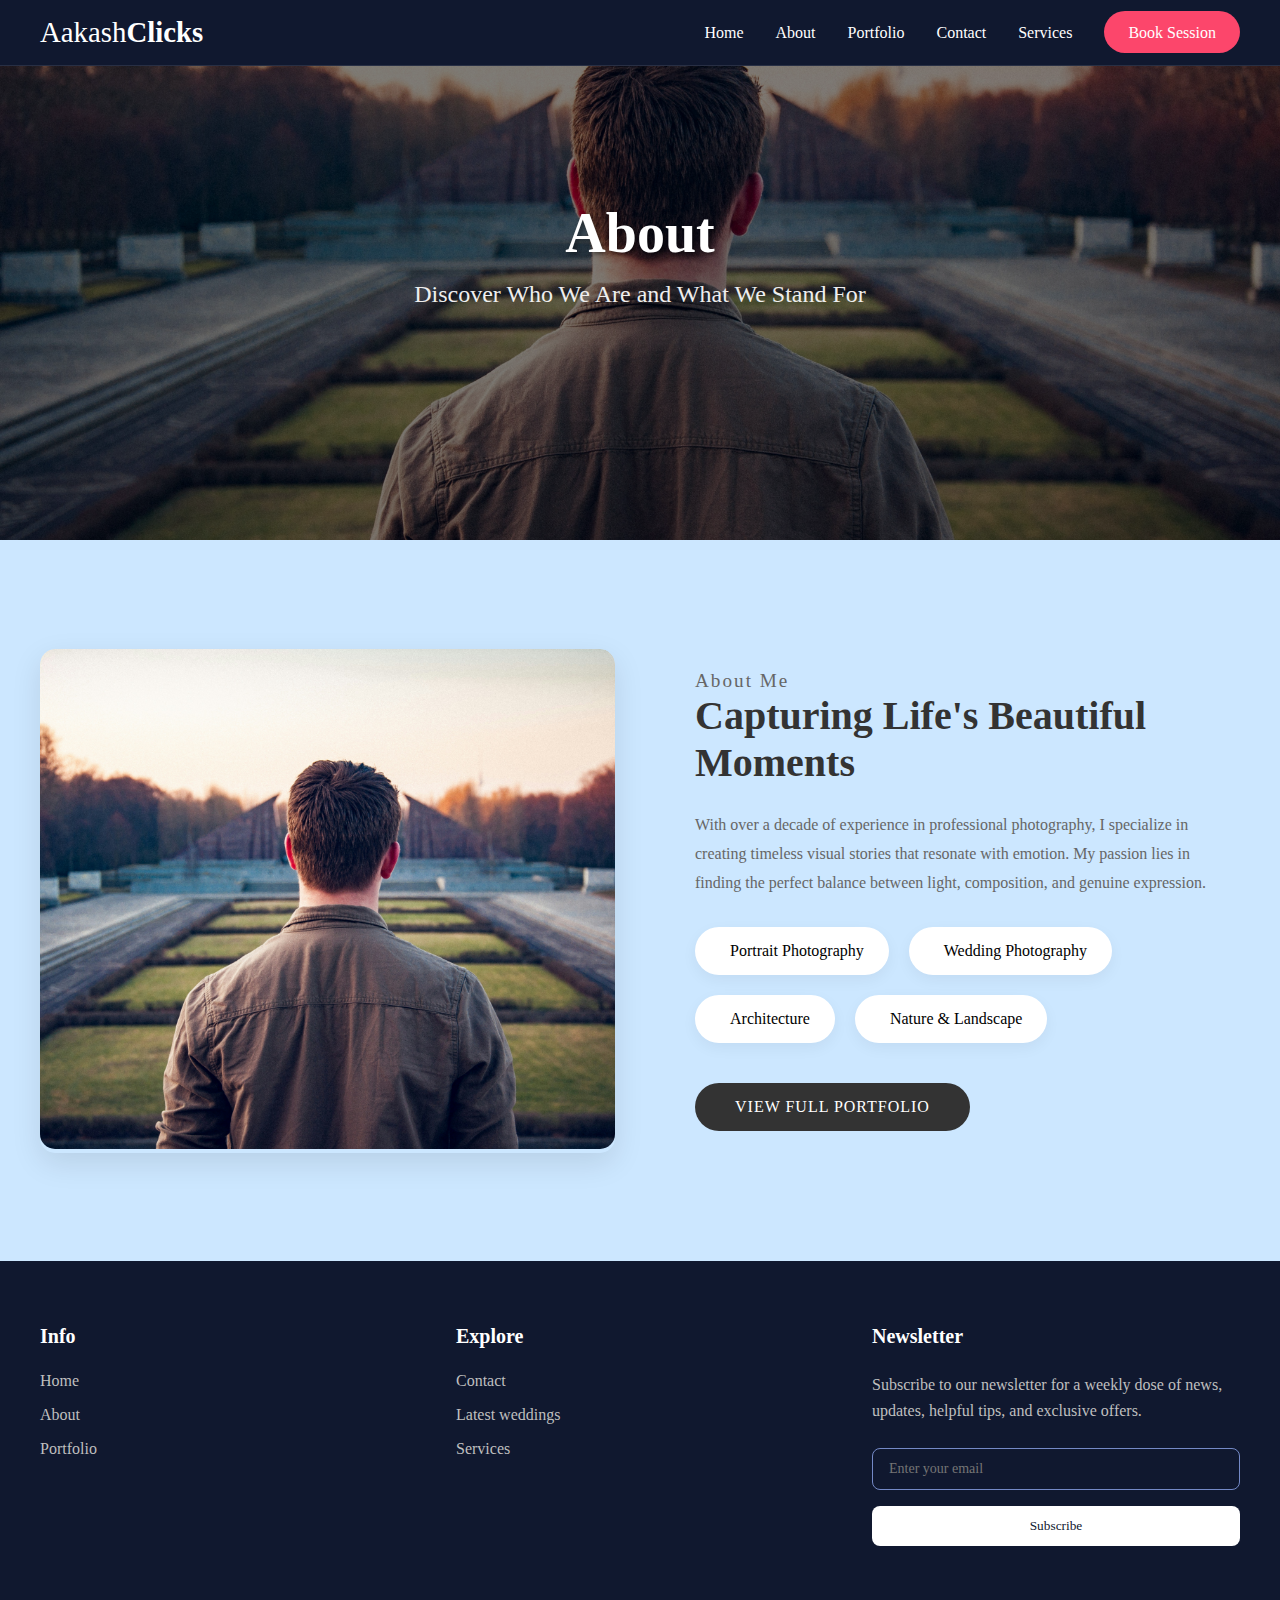
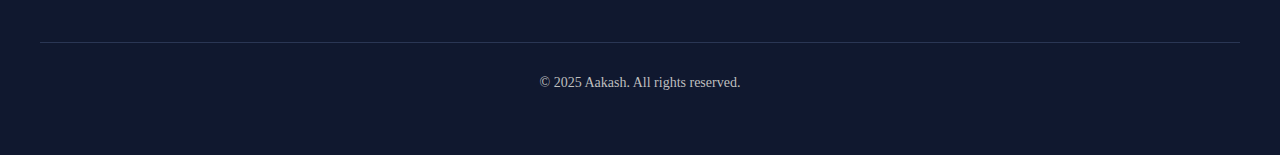
==== about.html @ 71bb83ca "Initial commit" ====
<!DOCTYPE html>
<html lang="en">

<head>
    <meta charset="UTF-8">
    <meta name="viewport" content="width=device-width, initial-scale=1.0">
    <title>About US</title>
    <link rel="stylesheet" href="styles.css">
    <style>
        /* About Section */

        .about-hero {
            position: relative;
            height: 60vh;
            min-height: 400px;
            background-image: url('images/aboutme/profile1.jpg');
            background-size: cover;
            background-position: center;
            display: flex;
            align-items: center;
            justify-content: center;
        }

        .about-hero::before {
            content: '';
            position: absolute;
            top: 0;
            left: 0;
            right: 0;
            bottom: 0;
            background-color: rgba(0, 0, 0, 0.5);
        }

        .about-hero-content {
            position: relative;
            z-index: 1;
            text-align: center;
            color: white;
            max-width: 800px;
            padding: 20px;
        }

        .about-hero-content h1 {
            font-size: 3.5rem;
            margin-bottom: 1rem;
            text-shadow: 2px 2px 4px rgba(0, 0, 0, 0.5);
        }

        .about-hero-content .subtitle {
            font-size: 1.5rem;
            margin-bottom: 2rem;
            color: #eeeeee;
        }

        @media (max-width: 768px) {
            .about-hero {
                height: 100vh;
            }

            .about-hero-content h1 {
                font-size: 2.5rem;
            }

            .about-hero-content .subtitle {
                font-size: 1.2rem;
            }
        }
    </style>
</head>

<body>

    <!-- // -----NAvbar---- -->
    <nav class="navbar">
        <div class="nav-container">
            <a href="index.html" class="logo">Aakash<span>Clicks</span></a>

            <ul class="nav-links">
                <li><a href="index.html">Home</a></li>
                <li><a href="about.html">About</a></li>
                <li><a href="portfolio.html">Portfolio</a></li>
                <li><a href="contact.html">Contact</a></li>
                <li><a href="service.html">Services</a></li>
                <li><a href="booking.html" class="cta-button">Book Session</a></li>
            </ul>

            <button class="menu-toggle">
                <i class="fas fa-bars"></i>
            </button>
        </div>
    </nav>
    <!-- // -----NAvbar----- -->

    <section class="about-hero">
        <div class="about-hero-content">
            <h1>About </h1>
            <p class="subtitle">Discover Who We Are and What We Stand For</p>
        </div>
    </section>

    <section class="about-section">
        <div class="about-container">
            <div class="about-image">
                <img src="images/aboutme/profile1.jpg" alt="Photographer Profile">
            </div>

            <div class="about-content">
                <span class="about-subtitle">About Me</span>
                <h2 class="about-title">Capturing Life's Beautiful Moments</h2>

                <p class="about-text">
                    With over a decade of experience in professional photography, I specialize in creating timeless
                    visual stories that resonate with emotion. My passion lies in finding the perfect balance between
                    light, composition, and genuine expression.
                </p>

                <div class="specialties">
                    <div class="specialty-item">
                        <i class="fas fa-camera specialty-icon"></i>
                        <span>Portrait Photography</span>
                    </div>
                    <div class="specialty-item">
                        <i class="fas fa-ring specialty-icon"></i>
                        <span>Wedding Photography</span>
                    </div>
                    <div class="specialty-item">
                        <i class="fas fa-landmark specialty-icon"></i>
                        <span>Architecture</span>
                    </div>
                    <div class="specialty-item">
                        <i class="fas fa-leaf specialty-icon"></i>
                        <span>Nature & Landscape</span>
                    </div>
                </div>

                <button class="about-button">View Full Portfolio</button>
            </div>
        </div>
    </section>




    <footer class="footer">
        <div class="footer-container">
            <div class="footer-grid">
                <!-- Info Column -->
                <div class="footer-column">
                    <h3>Info</h3>
                    <ul class="footer-links">
                        <li><a href="index.html">Home</a></li>
                        <li><a href="about.html">About</a></li>
                        <li><a href="portfolio.html">Portfolio</a></li>
                    </ul>
                </div>

                <!-- Explore Column -->
                <div class="footer-column">
                    <h3>Explore</h3>
                    <ul class="footer-links">
                        <li><a href="contact.html">Contact</a></li>
                        <li><a href="#">Latest weddings</a></li>
                        <li><a href="service.html">Services</a></li>
                    </ul>
                </div>

                <!-- Legal Column -->


                <!-- Newsletter Column -->
                <div class="footer-column">
                    <h3>Newsletter</h3>
                    <p class="newsletter-text">
                        Subscribe to our newsletter for a weekly dose of news, updates, helpful tips, and
                        exclusive offers.
                    </p>
                    <form class="newsletter-form">
                        <input type="email" class="newsletter-input" placeholder="Enter your email" required>
                        <button type="submit" class="newsletter-button">
                            Subscribe
                        </button>
                    </form>
                    <div class="social-icons">
                        <a href="#"><i class="fab fa-facebook-f"></i></a>
                        <a href="#"><i class="fab fa-twitter"></i></a>
                        <a href="#"><i class="fab fa-linkedin-in"></i></a>
                        <a href="#"><i class="fab fa-github"></i></a>
                    </div>
                </div>
            </div>

            <div class="footer-bottom">
                <p>&copy; 2025 Aakash. All rights reserved.</p>
            </div>
        </div>
    </footer>



    <script>
        // Add smooth scroll behavior
        document.querySelectorAll('a[href^="#"]').forEach(anchor => {
            anchor.addEventListener('click', function (e) {
                e.preventDefault();
                document.querySelector(this.getAttribute('href')).scrollIntoView({
                    behavior: 'smooth'
                });
            });
        });

        // Animation on scroll
        window.addEventListener('scroll', function () {
            const cards = document.querySelectorAll('.style-card');
            const windowHeight = window.innerHeight;

            cards.forEach(card => {
                const cardTop = card.getBoundingClientRect().top;
                if (cardTop < windowHeight - 100) {
                    card.style.opacity = '1';
                    card.style.transform = 'translateY(0)';
                }
            });
        });

        // Mobile menu toggle
        const menuToggle = document.querySelector('.menu-toggle');
        const navLinks = document.querySelector('.nav-links');

        menuToggle?.addEventListener('click', () => {
            navLinks.classList.toggle('active');
        });
    </script>
</body>

</html>
---- styles.css ----
* {
    margin: 0;
    padding: 0;
    box-sizing: border-box;
    font-family: 'Playfair Display', serif;
}

body {
    margin: 0;
    padding: 0;
    font-family: 'Playfair Display', serif;
    background-color: #f5f5f5;
}

/* // -----NAvbar----- */
.navbar {
    background: #10182F;
    padding: 1rem 2rem;
    position: fixed;
    width: 100%;
    top: 0;
    z-index: 1000;
    backdrop-filter: blur(10px);
    border-bottom: 1px solid rgba(255, 255, 255, 0.1);
}

.nav-container {
    max-width: 1200px;
    margin: 0 auto;
    display: flex;
    justify-content: space-between;
    align-items: center;
}

.logo {
    color: white;
    font-size: 1.8rem;
    font-weight: 300;
    text-decoration: none;
    font-family: 'Playfair Display', serif;
}

.logo span {
    font-weight: 700;
}

.nav-links {
    display: flex;
    gap: 2rem;
    align-items: center;
    list-style: none;
}

.nav-links a {
    color: white;
    text-decoration: none;
    font-size: 1rem;
    font-weight: 300;
    position: relative;
    transition: color 0.3s ease;
}

.nav-links a::after {
    content: '';
    position: absolute;
    width: 0;
    height: 2px;
    bottom: -5px;
    left: 0;
    background-color: #fff;
    transition: width 0.3s ease;
}

.nav-links a:hover::after {
    width: 100%;
}

.cta-button {
    background: #fc466b;
    color: #fff !important;
    padding: 0.8rem 1.5rem;
    border-radius: 25px;
    font-weight: 500 !important;
    transition: all 0.3s ease;
}

.cta-button:hover {
    background: #e41a42;
    transform: translateY(-2px);
}

.cta-button::after {
    display: none;
}

.menu-toggle {
    display: none;
    background: none;
    border: none;
    color: white;
    font-size: 1.5rem;
    cursor: pointer;
}

@media (max-width: 768px) {
    .nav-links {
        position: fixed;
        top: 70px;
        right: -100%;
        width: 60%;
        height: calc(100vh - 70px);
        background-color: #10182F;
        flex-direction: column;
        gap: 2rem;
        padding: 2rem;
        transition: right 0.3s ease;
    }

    .nav-links.active {
        right: 0;
    }

    .menu-toggle {
        display: block;
    }

    .cta-button {
        width: 100%;
        text-align: center;
    }
}
/* // -----NAvbar----- */


/* // -----banner----- */
.slider-section{
background: #a6c1ee;
}

.slider-container {
    width: 100%;
    margin: 0 auto;
    padding: 80px 0;
    box-sizing: border-box;
}

.homepage-slider {
    position: relative;
    overflow: hidden;
    padding: 0 60px;
}

.slider-item {
    position: relative;
    transition: transform 0.3s ease;
    padding: 0 10px;
    box-sizing: border-box;
}

.slider-img {
    width: 100%;
    height: 900px;
    object-fit: cover;
    border-radius: 15px;
    transition: transform 0.3s cubic-bezier(0.4, 0, 0.2, 1);
}

/* Hover Effect */
.slider-item:hover .slider-img {
    transform: scale(1.02);
}

/* Arrow Styling */
.slick-prev, .slick-next {
    width: 40px;
    height: 40px;
    z-index: 10;
    margin: 0;
    background: rgba(0, 0, 0, 0.1);
    border-radius: 50%;
    transition: all 0.3s ease;
}

.slick-prev:hover, .slick-next:hover {
    background: rgba(255, 255, 255, 0.2);
}

.slick-prev { left: 20px; }
.slick-next { right: 20px; }

.slick-prev:before, .slick-next:before {
    color: #ffffff;
    font-size: 0;
    opacity: 1;
}

/* Dots Styling */
.slick-dots {
    bottom: -40px;
}

.slick-dots li button:before {
    font-size: 12px;
    color: #ffffff;
    opacity: 0.5;
}

.slick-dots li.slick-active button:before {
    opacity: 1;
    color: #ffffff;
}

/* Responsive Design */
@media (max-width: 1440px) {
    .slider-img {
        height: 450px;
    }
}

@media (max-width: 1024px) {
    .homepage-slider {
        padding: 0 40px;
    }
    
    .slider-img {
        height: 400px;
    }
}

@media (max-width: 768px) {
    .slider-container {
        padding: 40px 0;
    }
    
    .homepage-slider {
        padding: 0 30px;
    }
    
    .slider-img {
        height: 350px;
        border-radius: 8px;
    }

    .slick-prev, .slick-next {
        width: 30px;
        height: 30px;
    }
}

@media (max-width: 480px) {
    .slider-img {
        height: 250px;
    }
    
    .slick-prev, .slick-next {
        width: 25px;
        height: 25px;
    }
}
/* // -----Banner----- */


/* -----About----- --> */
.about-section {
    padding: 100px 20px;
    background: #CCE7FF;
}

.about-container {
    max-width: 1200px;
    margin: 0 auto;
    display: grid;
    grid-template-columns: 1fr 1fr;
    gap: 50px;
    align-items: center;
}


.about-image {
    position: relative;
    border-radius: 15px;
    overflow: hidden;
    box-shadow: 0 10px 30px rgba(0,0,0,0.1);
}

.about-image img {
    width: 100%;
    height: 500px;
    object-fit: cover;
    border-radius: 15px;
    transition: transform 0.3s ease;
}

.about-image:hover img {
    transform: scale(1.03);
}

.about-content {
    padding: 30px;
}

.about-subtitle {
    color: #666;
    font-size: 1.2rem;
    letter-spacing: 2px;
    margin-bottom: 15px;
}

.about-title {
    font-family: 'Playfair Display', serif;
    font-size: 2.5rem;
    margin-bottom: 25px;
    color: #333;
}

.about-text {
    color: #666;
    line-height: 1.8;
    margin-bottom: 30px;
}

.specialties {
    display: flex;
    flex-wrap: wrap;
    gap: 20px;
    margin-bottom: 40px;
}

.specialty-item {
    display: flex;
    align-items: center;
    gap: 10px;
    background: #fff;
    padding: 15px 25px;
    border-radius: 30px;
    box-shadow: 0 5px 15px rgba(0,0,0,0.05);
}

.specialty-icon {
    color: #333;
    font-size: 1.2rem;
}

.about-button {
    background: #333;
    color: white;
    padding: 15px 40px;
    border: none;
    border-radius: 30px;
    cursor: pointer;
    transition: all 0.3s ease;
    font-size: 1rem;
    text-transform: uppercase;
    letter-spacing: 1px;
}

.about-button:hover {
    background: #444;
    transform: translateY(-3px);
}

@media (max-width: 992px) {
    .about-container {
        grid-template-columns: 1fr;
        gap: 30px;
    }

    .about-image img {
        height: 400px;
    }

    .section-title {
        font-size: 2rem;
    }
}

@media (max-width: 768px) {
    .about-section {
        padding: 60px 20px;
    }

    .about-title {
        font-size: 1.8rem;
    }

    .specialty-item {
        width: 100%;
        justify-content: center;
    }
}
/* -----About----- --> */


/* <!-- banner2 --> */


.photography-banner2 {
    position: relative;
    width: 100%;
    height: 100vh;
    overflow: hidden;
}

.banner2-slider {
    height: 100%;
}

.slide2-item {
    position: relative;
    height: 100vh;
    background: #000;
}

.slide2-image {
    width: 100%;
    height: 100%;
    object-fit: cover;
    opacity: 0.9;
    transition: transform 10s linear;
}

.slide2-content {
    position: absolute;
    top: 50%;
    left: 50%;
    transform: translate(-50%, -50%);
    text-align: center;
    color: white;
    z-index: 2;
    padding: 20px;
    max-width: 1200px;
}

.slide2-title {
    font-family: 'Playfair Display', serif;
    font-size: 4rem;
    font-weight: 700;
    margin-bottom: 1rem;
    text-shadow: 2px 2px 8px rgba(0, 0, 0, 0.6);
}

.slide2-subtitle {
    font-family: 'Open Sans', sans-serif;
    font-size: 1.5rem;
    margin-bottom: 2rem;
    font-weight: 300;
    max-width: 600px;
    margin: 0 auto 2rem;
}

.ctaa-button {
    padding: 15px 40px;
    font-size: 1.1rem;
    background: transparent;
    border: 2px solid white;
    color: white;
    cursor: pointer;
    transition: all 0.3s ease;
    text-transform: uppercase;
    letter-spacing: 2px;
}

.ctaa-button:hover {
    background: white;
    color: #000;
}

/* Custom Slider Navigation */
.banner2-slider .slick-prev,
.banner2-slider .slick-next {
    width: 50px;
    height: 50px;
    z-index: 10;
}

.banner2-slider .slick-prev { left: 30px; }
.banner2-slider .slick-next { right: 30px; }

.banner2-slider .slick-prev:before,
.banner2-slider .slick-next:before {
    font-size: 40px;
    opacity: 0.8;
}

.banner2-slider .slick-dots {
    bottom: 30px;
}

.banner2-slider .slick-dots li button:before {
    font-size: 12px;
    color: white;
    opacity: 0.5;
}

.banner2-slider .slick-dots li.slick-active button:before {
    opacity: 1;
    color: white;
}

/* Overlay */
.slide2-overlay {
    position: absolute;
    top: 0;
    left: 0;
    width: 100%;
    height: 100%;
    background: linear-gradient(to bottom, rgba(0,0,0,0.3) 0%, rgba(0,0,0,0.7) 100%);
    z-index: 1;
}

/* Mobile Responsive */
@media (max-width: 768px) {
    .slide2-title {
        font-size: 2.5rem;
    }

    .slide2-subtitle {
        font-size: 1.2rem;
    }

    .banner2-slider .slick-prev,
    .banner2-slider .slick-next {
        width: 30px;
        height: 30px;
    }

    .banner2-slider .slick-prev:before,
    .banner2-slider .slick-next:before {
        font-size: 30px;
    }

    .banner2-slider .slick-prev { left: 15px; }
    .banner2-slider .slick-next { right: 15px; }
}
/* <!-- banner2 --> */


/* -----portfolio----- */ */

.portfolio-section {
    padding: 80px 20px;
    background: #cce7ff;
}

.portfolio-container {
    max-width: 1200px;
    margin: 0 auto;
}

.portfolio-section-header {
    text-align: center;
    margin-bottom: 50px;
}

.portfolio-section-title {
    font-family: 'Playfair Display', serif;
    font-size: 2.5rem;
    color: #333;
    margin-bottom: 15px;
}

.portfolio-section-subtitle {
    color: #666;
    font-size: 1.1rem;
    max-width: 600px;
    margin: 0 auto;
}

/* Portfolio Grid */
.portfolio-grid {
    display: grid;
    grid-template-columns: repeat(auto-fit, minmax(300px, 1fr));
    gap: 30px;
    padding: 20px;
}

.portfolio-item {
    position: relative;
    border-radius: 10px;
    overflow: hidden;
    transition: transform 0.3s ease;
}

.portfolio-item:hover {
    transform: translateY(-5px);
}

.portfolio-image {
    width: 100%;
    height: 400px;
    object-fit: cover;
    display: block;
}

.portfolio-overlay {
    position: absolute;
    top: 0;
    left: 0;
    width: 100%;
    height: 100%;
    background: rgba(0, 0, 0, 0.6);
    opacity: 0;
    transition: opacity 0.3s ease;
    display: flex;
    flex-direction: column;
    justify-content: center;
    align-items: center;
    text-align: center;
    padding: 20px;
}

.portfolio-item:hover .portfolio-overlay {
    opacity: 1;
}

.portfolio-category {
    color: #fff;
    font-size: 0.9rem;
    text-transform: uppercase;
    letter-spacing: 2px;
    margin-bottom: 10px;
}

.portfolio-title {
    color: #fff;
    font-size: 1.5rem;
    font-weight: 600;
    margin-bottom: 15px;
}

.portfolio-link {
    color: #fff;
    text-decoration: none;
    border: 2px solid #fff;
    padding: 8px 25px;
    border-radius: 25px;
    transition: all 0.3s ease;
}

.portfolio-link:hover {
    background: #fff;
    color: #333;
}

/* Filter Buttons */
.filter-buttons {
    display: flex;
    justify-content: center;
    gap: 15px;
    margin-bottom: 40px;
    flex-wrap: wrap;
}

.filter-btn {
    background: transparent;
    border: 2px solid #333;
    color: #333;
    padding: 10px 30px;
    border-radius: 25px;
    cursor: pointer;
    transition: all 0.3s ease;
    text-transform: uppercase;
    font-size: 0.9rem;
    letter-spacing: 1px;
}

.filter-btn.active,
.filter-btn:hover {
    background: #333;
    color: #fff;
}

/* Responsive Design */
@media (max-width: 768px) {
    .section-title {
        font-size: 2rem;
    }

    .portfolio-grid {
        grid-template-columns: 1fr;
    }

    .portfolio-image {
        height: 300px;
    }

    .filter-buttons {
        gap: 10px;
    }

    .filter-btn {
        padding: 8px 20px;
        font-size: 0.8rem;
    }
}
/* -----portfolio----- */


/* <!-- testimonials --> */
.testimonials-section {
    padding: 100px 20px;
    background: #a6c1ee;
}

.testimonials-container {
    max-width: 1200px;
    margin: 0 auto;
    position: relative;
    overflow: hidden;
}


.testimonials-section-header {
    text-align: center;
    margin-bottom: 50px;
}

.testimonials-section-title {
    font-family: 'Playfair Display', serif;
    font-size: 2.5rem;
    color: #333;
    margin-bottom: 50px;
}

.testimonials-grid {
    display: flex;
    gap: 2rem;
    transition: transform 0.5s ease;
}

.testimonial-card {
    flex: 0 0 calc(33.333% - 1.33rem);
    background-color: #f9fafb;
    padding: 2rem;
    border-radius: 1.5rem;
    display: flex;
    flex-direction: column;
    align-items: center;
    text-align: center;
    transition: all 0.3s ease;
}

.testimonial-card:hover {
    box-shadow: 0 10px 15px -3px rgba(0, 0, 0, 0.1);
}

.testimonial-card.active {
    background-color: #6B6FAB;
    color: white;
    transform: scale(1.05);
}

.testimonial-image {
    width: 128px;
    height: 128px;
    border-radius: 50%;
    overflow: hidden;
    margin-bottom: 1.5rem;
    background-color: #fce7f3;
}

.testimonial-image img {
    width: 100%;
    height: 100%;
    -o-object-fit: cover;
       object-fit: cover;
}

.testimonial-text {
    margin-bottom: 1rem;
    line-height: 1.6;
    font-size: 1.125rem;
    color: inherit;
}

.testimonial-author {
    font-weight: 500;
    color: inherit;
}

.slider-controls {
    position: absolute;
    top: 50%;
    left: 0;
    right: 0;
    display: flex;
    justify-content: space-between;
    transform: translateY(-50%);
    z-index: 10;
    padding: 0 1rem;
}

.slider-button {
    background-color: white;
    border: none;
    width: 40px;
    height: 40px;
    border-radius: 50%;
    cursor: pointer;
    display: flex;
    align-items: center;
    justify-content: center;
    box-shadow: 0 2px 8px rgba(0, 0, 0, 0.1);
    transition: transform 0.3s ease;
}

.slider-button:hover {
    transform: scale(1.1);
}

.slider-button:active {
    transform: scale(0.95);
}

@media (max-width: 768px) {
    .testimonial-card {
        flex: 0 0 100%;
    }
}
/* <!-- testimonials --> */



/* <!-- footer --> */
.footer {
    background: #10182F;
    padding: 4rem 2rem;
    color: #fff;
}

.footer-container {
    max-width: 1200px;
    margin: 0 auto;
}

.footer-grid {
    display: grid;
    grid-template-columns: repeat(auto-fit, minmax(250px, 1fr));
    gap: 3rem;
}

.footer-column h3 {
    color: #fff;
    font-size: 1.25rem;
    font-weight: 600;
    margin-bottom: 1.5rem;
}

.footer-links {
    list-style: none;
}

.footer-links li {
    margin-bottom: 1rem;
}

.footer-links a {
    color: #bfbfbf;
    text-decoration: none;
    transition: all 0.3s ease;
    position: relative;
}

.footer-links a::after {
    content: '';
    position: absolute;
    width: 0;
    height: 1px;
    bottom: -2px;
    left: 0;
    background-color: #fff;
    transition: width 0.3s ease;
}

.footer-links a:hover {
    color: #fff;
}

.footer-links a:hover::after {
    width: 100%;
}

.newsletter-text {
    color: #bfbfbf;
    line-height: 1.6;
    margin-bottom: 1.5rem;
}

.newsletter-form {
    display: flex;
    flex-direction: column;
    gap: 1rem;
}

.newsletter-input {
    padding: 0.75rem 1rem;
    border: 1px solid #7489C6;
    border-radius: 0.5rem;
    background: transparent;
    color: #fff;
    font-size: 0.875rem;
}

.newsletter-input:focus {
    outline: none;
    border-color: #fff;
}

.newsletter-button {
    background: #fff;
    color: #10182F;
    padding: 0.75rem 1.5rem;
    border: none;
    border-radius: 0.5rem;
    font-weight: 500;
    cursor: pointer;
    transition: all 0.3s ease;
}

.newsletter-button:hover {
    transform: translateY(-2px);
    box-shadow: 0 4px 12px rgba(0, 0, 0, 0.15);
}

.social-icons {
    display: flex;
    gap: 1.25rem;
    margin-top: 2rem;
}

.social-icons a {
    color: #bfbfbf;
    text-decoration: none;
    transition: all 0.3s ease;
}

.social-icons a:hover {
    color: #fff;
    transform: translateY(-2px);
}

.footer-bottom {
    margin-top: 4rem;
    padding-top: 2rem;
    border-top: 1px solid #2a3654;
    text-align: center;
    color: #bfbfbf;
    font-size: 0.875rem;
}

@media (max-width: 768px) {
    .footer-grid {
        grid-template-columns: 1fr;
        text-align: center;
    }

    .social-icons {
        justify-content: center;
    }

    .footer-links a::after {
        left: 50%;
        transform: translateX(-50%);
    }
}
/* <!-- footer --> */
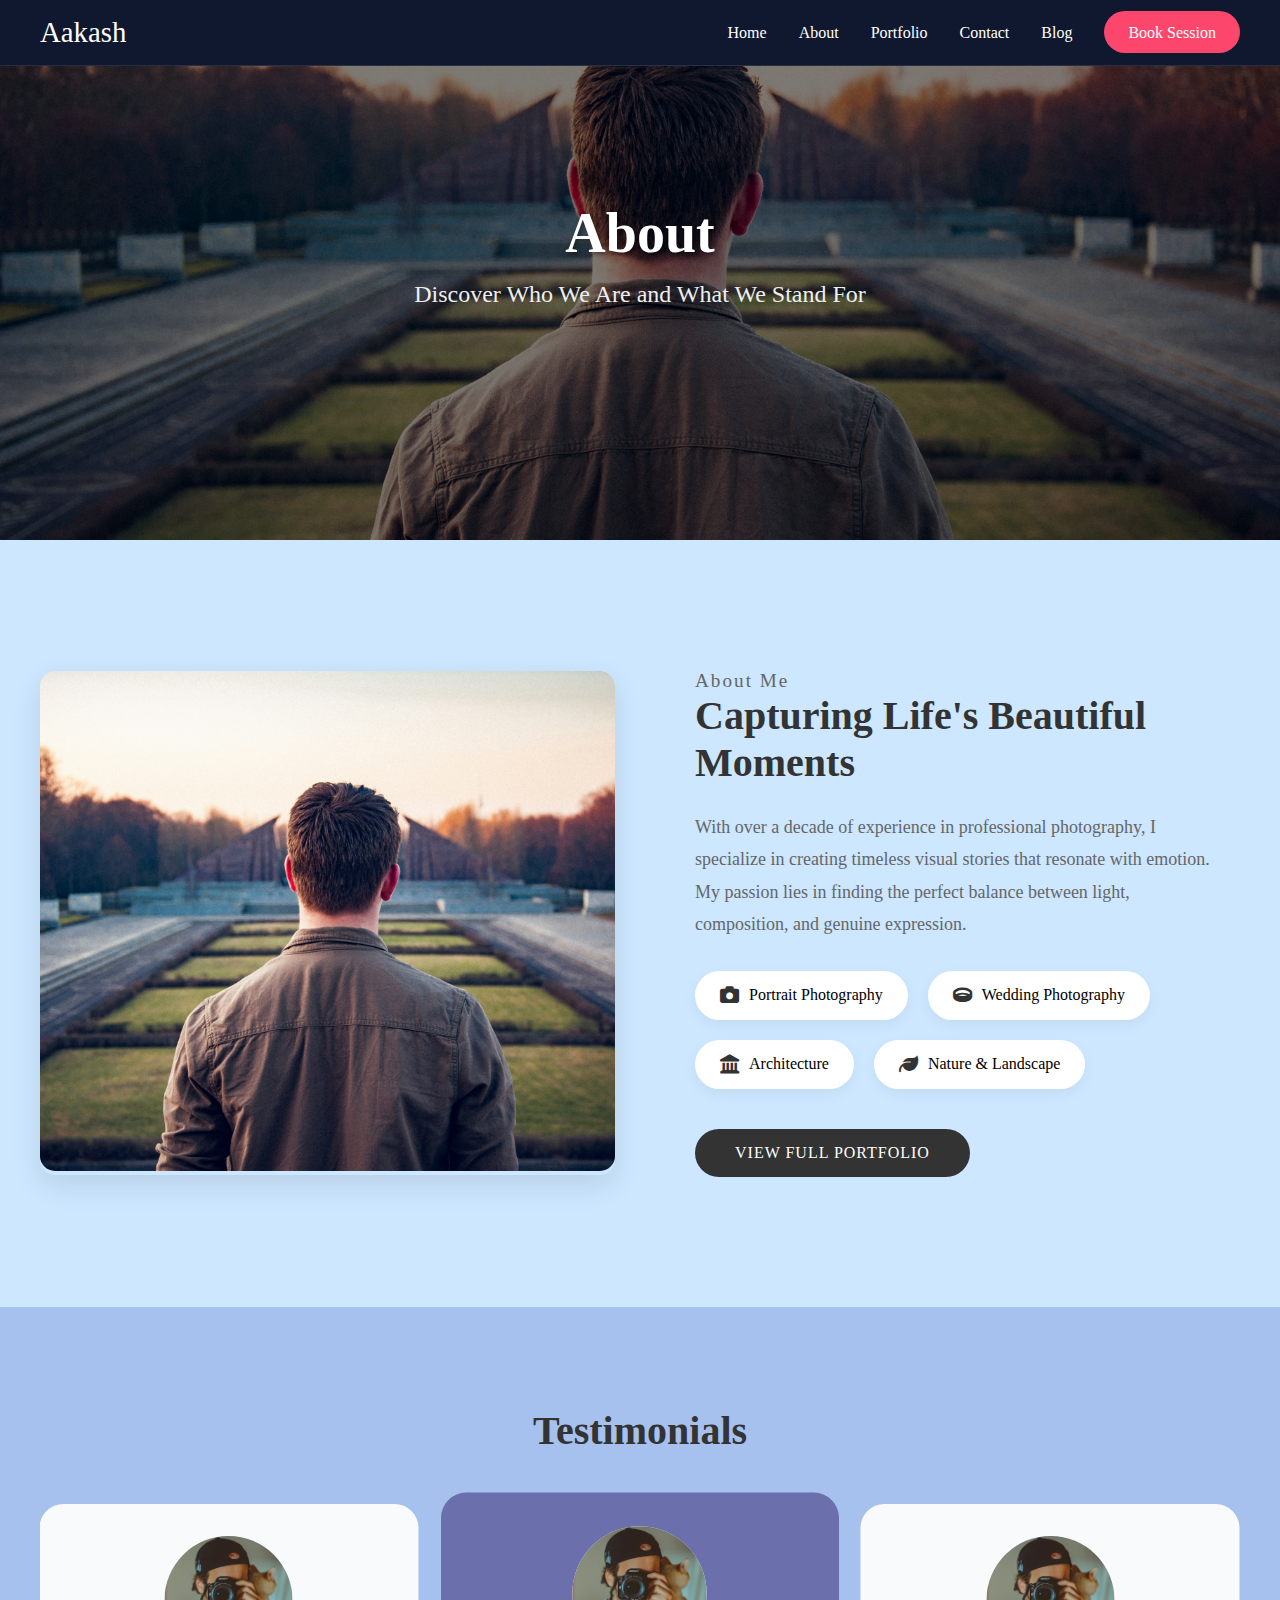
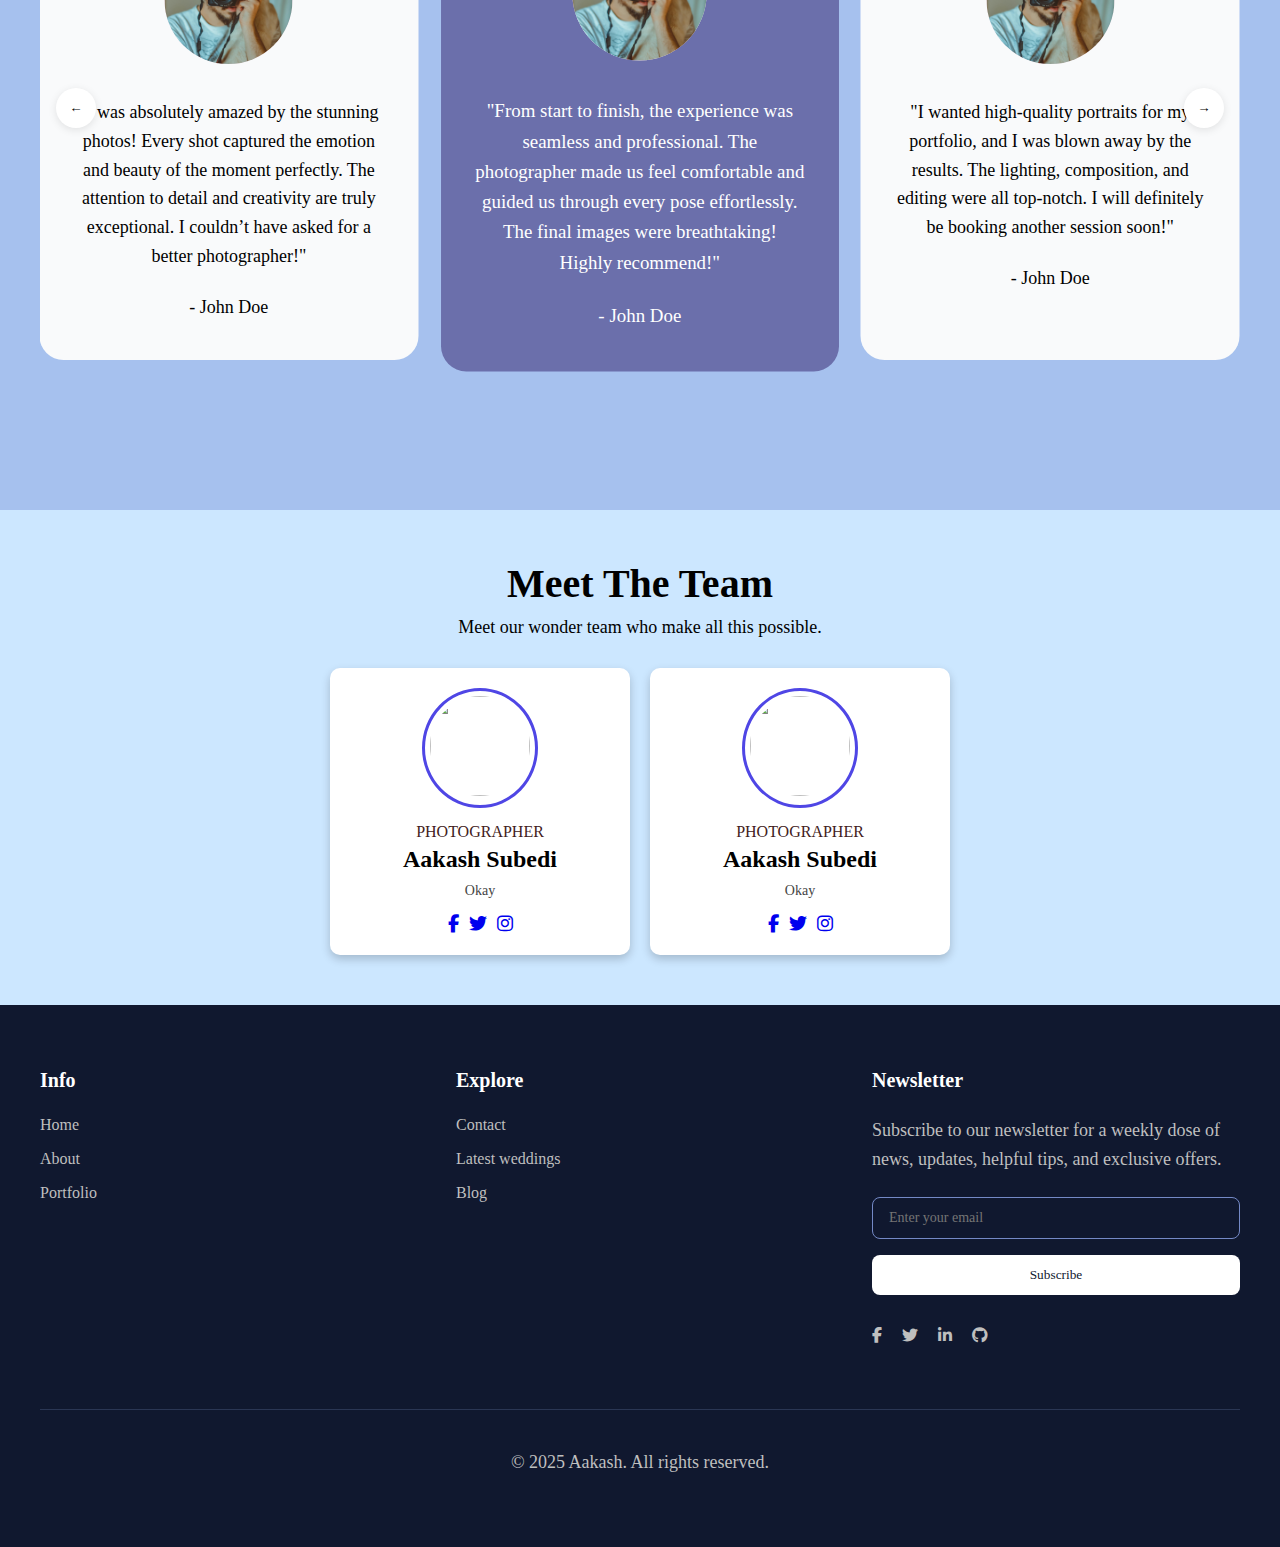
==== commit d9d1c3d0: "ok" ====
--- a/about.html
+++ b/about.html
@@ -5,6 +5,8 @@
     <meta charset="UTF-8">
     <meta name="viewport" content="width=device-width, initial-scale=1.0">
     <title>About US</title>
+    <link href="https://fonts.googleapis.com/css2?family=Roboto:wght@400;700&display=swap" rel="stylesheet" />
+    <link rel="stylesheet" href="https://cdnjs.cloudflare.com/ajax/libs/font-awesome/6.4.2/css/all.min.css">
     <link rel="stylesheet" href="styles.css">
     <style>
         /* About Section */
@@ -65,6 +67,121 @@
                 font-size: 1.2rem;
             }
         }
+
+
+
+        .third {
+            background-color: #cce7ff;
+            color: rgb(0, 0, 0);
+            font-family: Arial, sans-serif;
+            text-align: center;
+            margin: 0;
+            padding: 0;
+        }
+
+        .third-container {
+            width: 90%;
+            max-width: 1200px;
+            margin: auto;
+            padding: 50px 20px;
+        }
+
+        h1 {
+            font-size: 40px;
+            font-weight: bold;
+        }
+
+        p {
+            font-size: 18px;
+            max-width: 600px;
+            margin: 10px auto;
+        }
+
+        .team {
+            display: flex;
+            flex-wrap: wrap;
+            justify-content: center;
+            gap: 20px;
+            margin-top: 30px;
+        }
+
+        .member {
+            background: white;
+            color: black;
+            border-radius: 10px;
+            padding: 20px;
+            width: 300px;
+            text-align: center;
+            box-shadow: 0 4px 10px rgba(0, 0, 0, 0.2);
+            transition: transform 0.3s;
+        }
+
+        .member:hover {
+            transform: scale(1.05);
+        }
+
+        .img-container {
+            border: 3px solid #4f46e5;
+            border-radius: 50%;
+            display: inline-block;
+            padding: 5px;
+            margin-bottom: 15px;
+        }
+
+        .member img {
+            border-radius: 50%;
+            width: 100px;
+            height: 100px;
+            object-fit: cover;
+        }
+
+        .role {
+            font-size: 16px;
+            color: #3f2020;
+            text-transform: uppercase;
+            margin-bottom: 5px;
+        }
+
+        .name {
+            font-size: 24px;
+            font-weight: bold;
+            margin-bottom: 10px;
+        }
+
+        .description {
+            font-size: 14px;
+            color: #444;
+            margin-bottom: 15px;
+        }
+
+        .social {
+            display: flex;
+            justify-content: center;
+            gap: 10px;
+        }
+
+        .social a {
+            text-decoration: none;
+            font-size: 18px;
+            transition: color 0.2s, transform 0.2s;
+        }
+
+        .social a:hover {
+            transform: translateY(-3px);
+            opacity: 0.7;
+        }
+
+        .facebook:hover {
+            color: #1877f2;
+        }
+
+        .twitter:hover {
+            color: #1da1f2;
+        }
+
+        .instagram:hover {
+            color: #e4405f;
+        }
     </style>
 </head>
 
@@ -73,16 +190,17 @@
     <!-- // -----NAvbar---- -->
     <nav class="navbar">
         <div class="nav-container">
-            <a href="index.html" class="logo">Aakash<span>Clicks</span></a>
+            <a href="index.html" class="logo">Aakash<span></span></a>
 
             <ul class="nav-links">
                 <li><a href="index.html">Home</a></li>
                 <li><a href="about.html">About</a></li>
                 <li><a href="portfolio.html">Portfolio</a></li>
                 <li><a href="contact.html">Contact</a></li>
-                <li><a href="service.html">Services</a></li>
+                <li><a href="blog.html">Blog</a></li>
                 <li><a href="booking.html" class="cta-button">Book Session</a></li>
             </ul>
+
 
             <button class="menu-toggle">
                 <i class="fas fa-bars"></i>
@@ -139,6 +257,100 @@
     </section>
 
 
+    <section class="testimonials-section">
+        <div class="testimonials-container">
+            <div class="testimonials-section-header">
+                <h2 class="testimonials-section-title">Testimonials</h2>
+                <div class="testimonials-grid">
+                    <div class="testimonial-card">
+                        <div class="testimonial-image">
+                            <img src="images/blog/blog2.jpg" alt=" testimonial">
+                        </div>
+                        <p class="testimonial-text">"I was absolutely amazed by the stunning photos! Every shot captured
+                            the emotion and beauty of the moment perfectly. The attention to detail and creativity are
+                            truly exceptional. I couldn’t have asked for a better photographer!"</p>
+                        <p class="testimonial-author">- John Doe</p>
+                    </div>
+                    <div class="testimonial-card active">
+                        <div class="testimonial-image">
+                            <img src="images/blog/blog2.jpg" alt="] testimonial">
+                        </div>
+                        <p class="testimonial-text">"From start to finish, the experience was seamless and professional.
+                            The photographer made us feel comfortable and guided us through every pose effortlessly. The
+                            final images were breathtaking! Highly recommend!"</p>
+                        <p class="testimonial-author">- John Doe</p>
+                    </div>
+                    <div class="testimonial-card">
+                        <div class="testimonial-image">
+                            <img src="images/blog/blog2.jpg" alt=" testimonial">
+                        </div>
+                        <p class="testimonial-text">"I wanted high-quality portraits for my portfolio, and I was blown
+                            away by the results. The lighting, composition, and editing were all top-notch. I will
+                            definitely be booking another session soon!"</p>
+                        <p class="testimonial-author">- John Doe</p>
+                    </div>
+                    <div class="testimonial-card">
+                        <div class="testimonial-image">
+                            <img src="images/blog/blog2.jpg" alt="] testimonial">
+                        </div>
+                        <p class="testimonial-text">"The creativity and vision behind each shot are outstanding! The
+                            photographer went above and beyond to capture unique and artistic photos that truly reflect
+                            my personality. I’m beyond happy with the results!"</p>
+                        <p class="testimonial-author">- John Doe</p>
+                    </div>
+                    <div class="testimonial-card">
+                        <div class="testimonial-image">
+                            <img src="images/blog/blog2.jpg" alt="testimonial">
+                        </div>
+                        <p class="testimonial-text">"Whether it’s a wedding, family shoot, or special event, this
+                            photographer knows how to bring magic into every picture. The professionalism, patience, and
+                            talent shine through in every shot!"</p>
+                        <p class="testimonial-author">- John Doe</p>
+                    </div>
+                </div>
+                <div class="slider-controls">
+                    <button class="slider-button prev">←</button>
+                    <button class="slider-button next">→</button>
+                </div>
+            </div>
+    </section>
+
+    <section class="third">
+        <div class="third-container">
+            <h1>Meet The Team</h1>
+            <p>Meet our wonder team who make all this possible.</p>
+            <div class="team">
+                <!-- Team Member 1 -->
+                <div class="member">
+                    <div class="img-container">
+                        <img src="images/me1.jpg" alt="">
+                    </div>
+                    <div class="role">Photographer</div>
+                    <div class="name">Aakash Subedi</div>
+                    <p class="description">Okay</p>
+                    <div class="social">
+                        <a href="#" class="facebook"><i class="fab fa-facebook-f"></i></a>
+                        <a href="#" class="twitter"><i class="fab fa-twitter"></i></a>
+                        <a href="#" class="instagram"><i class="fab fa-instagram"></i></a>
+                    </div>
+                </div>
+                <!-- Team Member 2 -->
+                <div class="member">
+                    <div class="img-container">
+                        <img src="images/me1.jpg" alt="">
+                    </div>
+                    <div class="role">Photographer</div>
+                    <div class="name">Aakash Subedi</div>
+                    <p class="description">Okay</p>
+                    <div class="social">
+                        <a href="#" class="facebook"><i class="fab fa-facebook-f"></i></a>
+                        <a href="#" class="twitter"><i class="fab fa-twitter"></i></a>
+                        <a href="#" class="instagram"><i class="fab fa-instagram"></i></a>
+                    </div>
+                </div>
+            </div>
+        </div>
+    </section>
 
 
     <footer class="footer">
@@ -160,7 +372,7 @@
                     <ul class="footer-links">
                         <li><a href="contact.html">Contact</a></li>
                         <li><a href="#">Latest weddings</a></li>
-                        <li><a href="service.html">Services</a></li>
+                        <li><a href="blog.html">Blog</a></li>
                     </ul>
                 </div>
 
@@ -196,7 +408,9 @@
     </footer>
 
 
-
+    <script src="https://code.jquery.com/jquery-3.6.0.min.js"></script>
+    <script src="https://cdnjs.cloudflare.com/ajax/libs/slick-carousel/1.8.1/slick.min.js"></script>
+    <script src="script.js"></script>
     <script>
         // Add smooth scroll behavior
         document.querySelectorAll('a[href^="#"]').forEach(anchor => {
--- a/styles.css
+++ b/styles.css
@@ -134,21 +134,21 @@
 
 
 /* // -----banner----- */
-.slider-section{
-background: #a6c1ee;
+.slider-section {
+    background: #a6c1ee;
+    padding: 50px 0;
 }
 
 .slider-container {
     width: 100%;
     margin: 0 auto;
-    padding: 80px 0;
     box-sizing: border-box;
 }
 
 .homepage-slider {
     position: relative;
     overflow: hidden;
-    padding: 0 60px;
+    padding: 0 50px;
 }
 
 .slider-item {
@@ -160,10 +160,11 @@
 
 .slider-img {
     width: 100%;
-    height: 900px;
+    max-height: 900px;
     object-fit: cover;
     border-radius: 15px;
-    transition: transform 0.3s cubic-bezier(0.4, 0, 0.2, 1);
+    transition: transform 0.3s ease-in-out;
+    margin-top: 20px;
 }
 
 /* Hover Effect */
@@ -176,7 +177,6 @@
     width: 40px;
     height: 40px;
     z-index: 10;
-    margin: 0;
     background: rgba(0, 0, 0, 0.1);
     border-radius: 50%;
     transition: all 0.3s ease;
@@ -186,77 +186,42 @@
     background: rgba(255, 255, 255, 0.2);
 }
 
-.slick-prev { left: 20px; }
-.slick-next { right: 20px; }
-
-.slick-prev:before, .slick-next:before {
-    color: #ffffff;
-    font-size: 0;
-    opacity: 1;
-}
+.slick-prev { left: 15px; }
+.slick-next { right: 15px; }
 
 /* Dots Styling */
 .slick-dots {
-    bottom: -40px;
+    bottom: -30px;
 }
 
 .slick-dots li button:before {
-    font-size: 12px;
+    font-size: 10px;
     color: #ffffff;
     opacity: 0.5;
 }
 
 .slick-dots li.slick-active button:before {
     opacity: 1;
-    color: #ffffff;
 }
 
 /* Responsive Design */
 @media (max-width: 1440px) {
-    .slider-img {
-        height: 450px;
-    }
+    .slider-img { max-height: 450px; }
 }
 
 @media (max-width: 1024px) {
-    .homepage-slider {
-        padding: 0 40px;
-    }
-    
-    .slider-img {
-        height: 400px;
-    }
+    .homepage-slider { padding: 0 30px; }
+    .slider-img { max-height: 400px; }
 }
 
 @media (max-width: 768px) {
-    .slider-container {
-        padding: 40px 0;
-    }
-    
-    .homepage-slider {
-        padding: 0 30px;
-    }
-    
-    .slider-img {
-        height: 350px;
-        border-radius: 8px;
-    }
-
-    .slick-prev, .slick-next {
-        width: 30px;
-        height: 30px;
-    }
+    .slider-container { padding: 30px 0; }
+    .homepage-slider { padding: 0 20px; }
+    .slider-img { max-height: 350px; border-radius: 8px; }
 }
 
 @media (max-width: 480px) {
-    .slider-img {
-        height: 250px;
-    }
-    
-    .slick-prev, .slick-next {
-        width: 25px;
-        height: 25px;
-    }
+    .slider-img { max-height: 250px; }
 }
 /* // -----Banner----- */
 
@@ -821,6 +786,189 @@
 /* <!-- testimonials --> */
 
 
+/* Blog Section Styling */
+.blog-section {
+    padding: 80px 20px;
+    background-color: #CCE7FF;
+    text-align: center;
+    overflow: hidden;
+  }
+  
+  .blog-container {
+    max-width: 1200px;
+    margin: 0 auto;
+  }
+  
+  .blogg-container {
+    max-width: 80rem;
+    margin: 0 auto;
+    padding: 0 1rem;
+  }
+  .blog-heading {
+    font-size: 2.5rem;
+    color: #333;
+    margin-bottom: 10px;
+  }
+  
+  .blog-subheading {
+    font-size: 1.1rem;
+    color: #777;
+    margin-bottom: 40px;
+  }
+  
+  /* Blog Grid */
+  .blog-grid {
+    display: grid;
+    grid-template-columns: repeat(1, 1fr);
+    gap: 2rem;
+    padding: 3rem 0;
+  }
+  
+  @media (min-width: 768px) {
+    .blog-grid {
+        grid-template-columns: repeat(2, 1fr);
+    }
+  }
+  
+  @media (min-width: 1024px) {
+    .blog-grid {
+        grid-template-columns: repeat(3, 1fr);
+    }
+  }
+  
+  .blog-card {
+    background: white;
+    border-radius: 0.75rem;
+    overflow: hidden;
+    box-shadow: 0 4px 6px -1px rgb(0 0 0 / 0.1);
+    transition: transform 0.3s, box-shadow 0.3s;
+  }
+  
+  .blog-card:hover {
+    transform: translateY(-4px);
+    box-shadow: 0 20px 25px -5px rgb(0 0 0 / 0.1);
+  }
+  
+  .blog-card-image {
+    position: relative;
+    overflow: hidden;
+  }
+  
+  .blog-card-image img {
+    width: 100%;
+    height: 16rem;
+    object-fit: cover;
+    transition: transform 0.5s;
+  }
+  
+  .blog-card:hover .blog-card-image img {
+    transform: scale(1.05);
+  }
+  
+  .blog-card-category {
+    position: absolute;
+    top: 1rem;
+    left: 1rem;
+    padding: 0.25rem 0.75rem;
+    background-color: rgba(255,255,255,0.9);
+    border-radius: 9999px;
+    font-size: 0.875rem;
+    font-weight: 500;
+  }
+  
+  .blog-card-content {
+    padding: 1.5rem;
+  }
+  
+  .blog-card h3 {
+    font-size: 1.25rem;
+    font-weight: 700;
+    margin-bottom: 1rem;
+    color: rgb(17, 24, 39);
+    transition: color 0.2s;
+  }
+  
+  .blog-card:hover h3 {
+    color: rgb(37, 99, 235);
+  }
+  
+  .blog-card p {
+    color: rgb(75, 85, 99);
+    margin-bottom: 1rem;
+  }
+  
+  .blog-card-meta {
+    display: flex;
+    justify-content: space-between;
+    color: rgb(107, 114, 128);
+    font-size: 0.875rem;
+    margin-bottom: 1rem;
+  }
+  
+  .blog-card-meta span {
+    display: flex;
+    align-items: center;
+    gap: 0.5rem;
+  }
+  
+  .blog-card-actions {
+    display: flex;
+    justify-content: space-between;
+    align-items: center;
+    padding-top: 1rem;
+    border-top: 1px solid rgb(243, 244, 246);
+  }
+  
+  .read-more {
+    color: rgb(37, 99, 235);
+    display: flex;
+    align-items: center;
+    gap: 0.25rem;
+    font-weight: 500;
+    transition: color 0.2s;
+    text-decoration: none;
+  }
+  
+  .read-more:hover {
+    color: rgb(29, 78, 216);
+  }
+  
+  .action-buttons {
+    display: flex;
+    gap: 0.75rem;
+  }
+  
+  .action-button {
+    padding: 0.5rem;
+    border-radius: 9999px;
+    border: none;
+    background: transparent;
+    cursor: pointer;
+    transition: background-color 0.2s;
+    display: flex;
+    align-items: center;
+    justify-content: center;
+  }
+  
+  .action-button:hover {
+    background-color: rgb(243, 244, 246);
+  }
+
+/* Animations */
+@keyframes fadeUp {
+    from {
+        opacity: 0;
+        transform: translateY(20px);
+    }
+    to {
+        opacity: 1;
+        transform: translateY(0);
+    }
+  }
+  
+  .animate-fade-up {
+    animation: fadeUp 0.5s ease-out;
+  }  
 
 /* <!-- footer --> */
 .footer {
